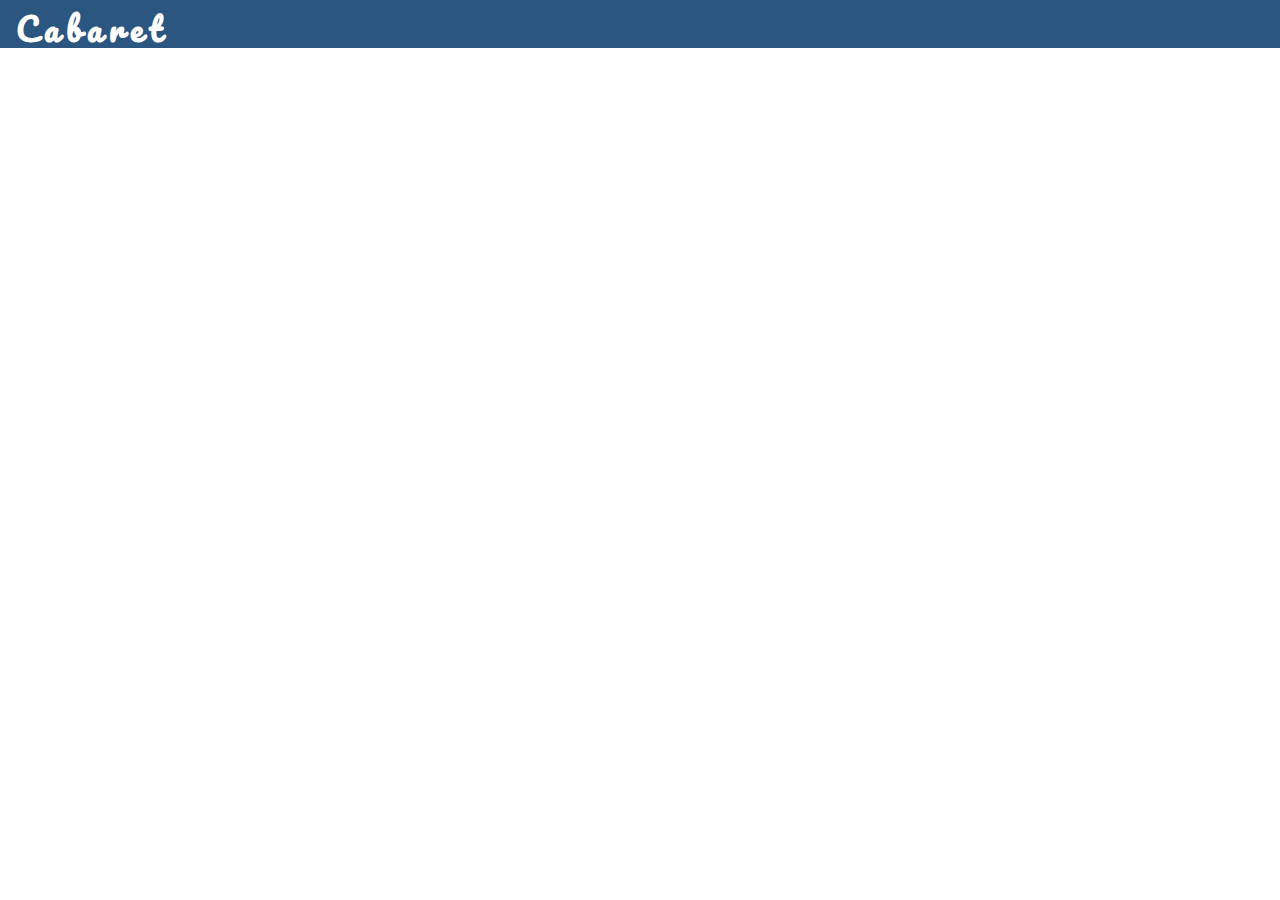
==== index.html @ 234ab4aa "initialcommit" ====
<!DOCTYPE html>
<html lang="en">
<head>
    <meta charset="UTF-8">
    <meta name="viewport" content="width=device-width, initial-scale=1.0">
    <title>Cabaret</title>
    <link href="https://fonts.googleapis.com/css2?family=Pacifico&display=swap" rel="stylesheet">
    <link rel="stylesheet" href="main.css">
</head>
<body>
<nav>
    <h1>Cabaret</h1>
</nav>
<div id="eventbrite-widget-container-104917878198"></div>

<script src="https://www.eventbrite.com/static/widgets/eb_widgets.js"></script>
<script type="text/javascript">
    var exampleCallback = function() {
        console.log('Order complete!');
    };
    
    window.EBWidgets.createWidget({
        // Required
        widgetType: 'checkout',
        eventId: '104917878198',
        iframeContainerId: 'eventbrite-widget-container-104917878198',
        
        // Optional
        iframeContainerHeight: 425,  // Widget height in pixels. Defaults to a minimum of 425px if not provided
        onOrderComplete: exampleCallback  // Method called when an order has successfully completed
    });
</script>
<script src="script.js"></script>




</body>
</html>
---- main.css ----
:root {
    --gold: rgb(238,182,58);
    --blue: rgb(43,86,128);
    --pale-gold: rgb(215,190,139);
    --dark-grey: rgb(102,102,102);
    --transparent-black: rgb(0,0,0, 0.5);
    --brand-font: 'Pacifico', cursive;
}

/* Global Styling */
body {
    margin: 0;
}

h1 {
     font-family: var(--brand-font);
     letter-spacing: 0.2em;
     color: white;
     margin: 0;
     height: 100%;
}

/* Nav Bar */

nav {
    margin: 0;
    padding: 0 1em;
    background-color: var(--blue);
    height: 3em;
    position: sticky;
}
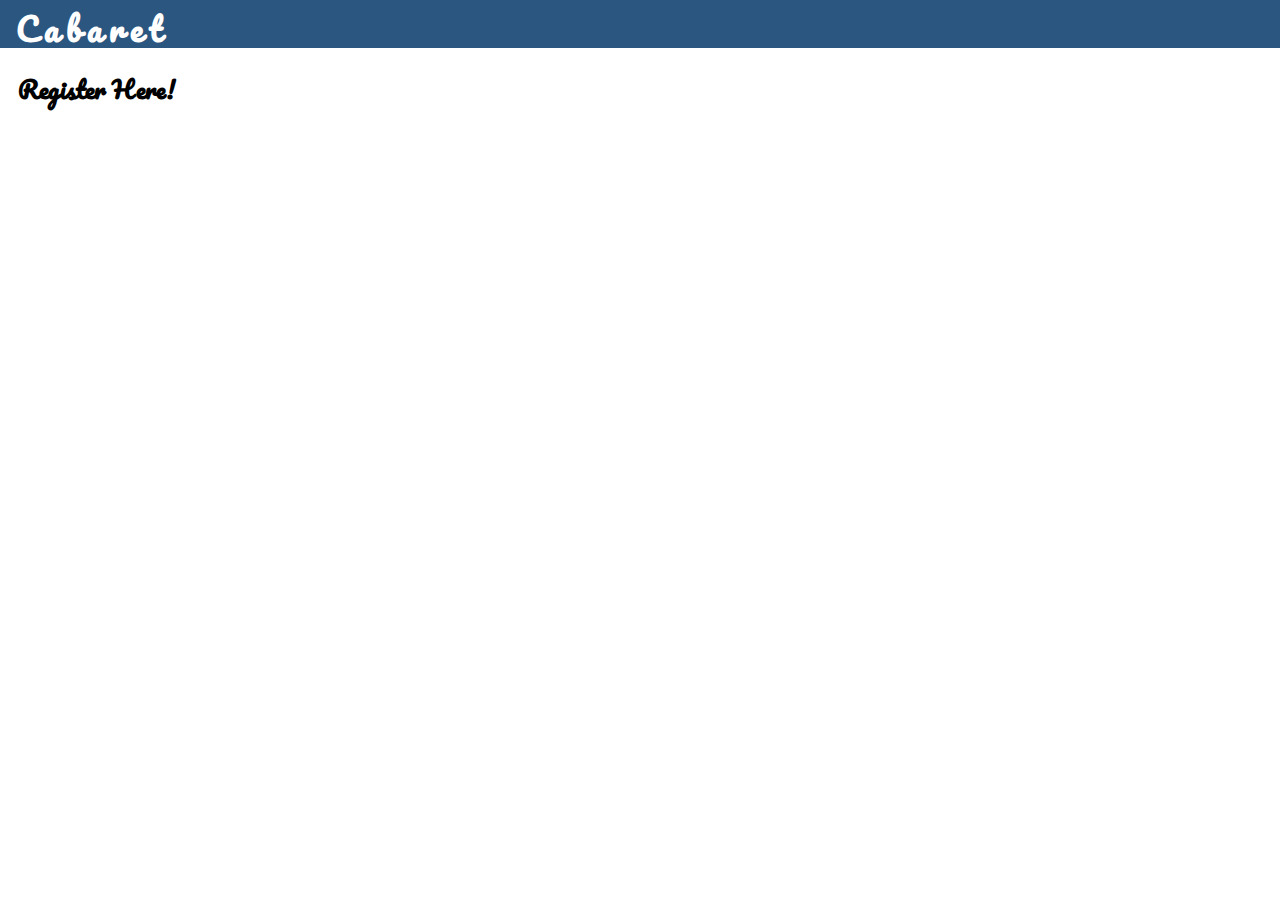
==== commit b3751c69: "stubbed register section" ====
--- a/index.html
+++ b/index.html
@@ -12,7 +12,11 @@
 <nav>
     <h1>Cabaret</h1>
 </nav>
-<div id="eventbrite-widget-container-104917878198"></div>
+<section class="event-info">
+    <h2>Register Here!</h2>
+    <div class="event-brite" id="eventbrite-widget-container-104917878198"></div>
+
+</section>
 
 <script src="https://www.eventbrite.com/static/widgets/eb_widgets.js"></script>
 <script type="text/javascript">
--- a/main.css
+++ b/main.css
@@ -20,6 +20,10 @@
      height: 100%;
 }
 
+h2 {
+    padding-left: 0.75em;
+    font-family: var(--brand-font);
+}
 /* Nav Bar */
 
 nav {
@@ -30,3 +34,8 @@
     position: sticky;
 }
 
+/* Event Brite */
+
+.event-brite {
+    padding: 1em;
+}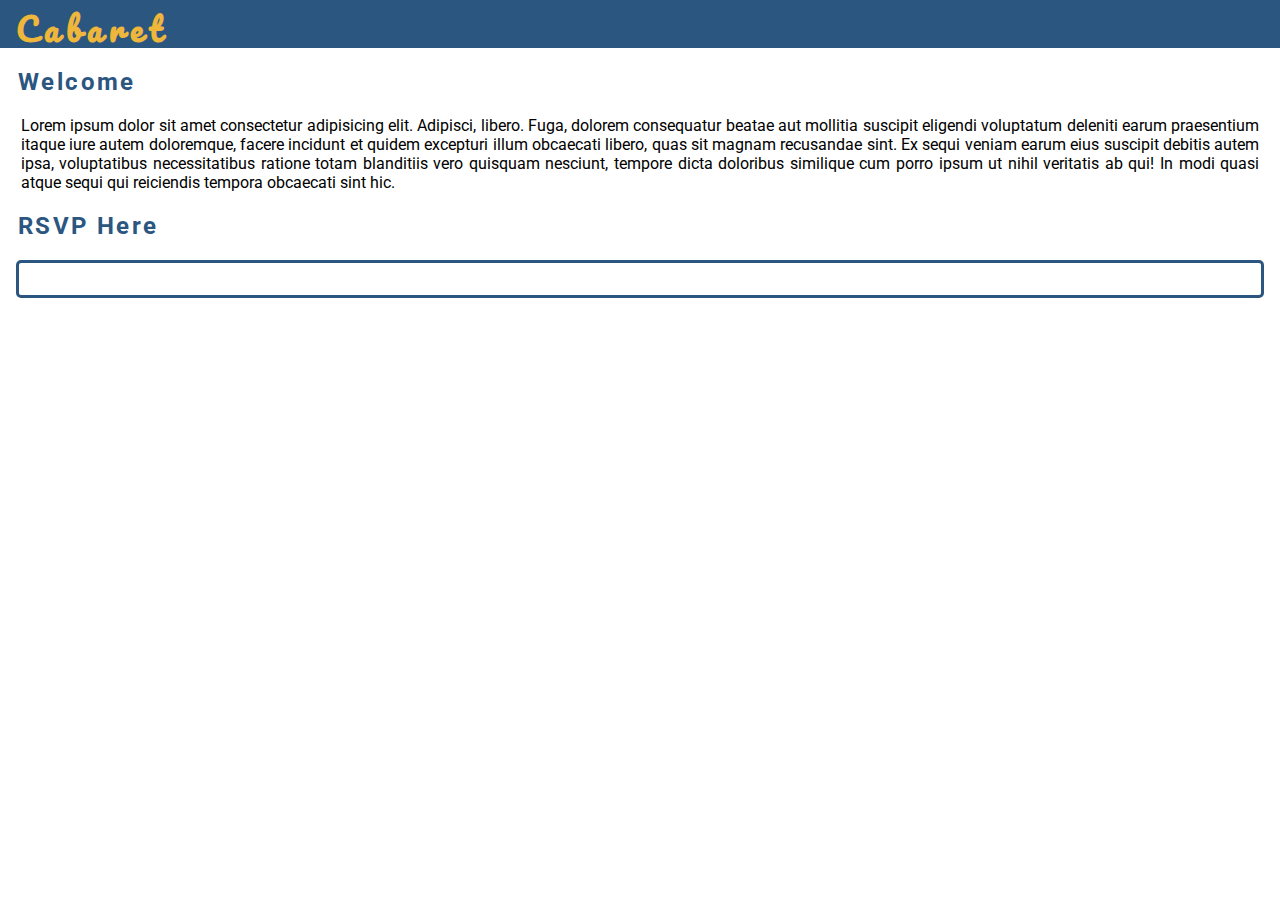
==== commit a23f3a71: "welcome section stubbed out" ====
--- a/index.html
+++ b/index.html
@@ -6,14 +6,21 @@
     <meta name="viewport" content="width=device-width, initial-scale=1.0">
     <title>Cabaret</title>
     <link href="https://fonts.googleapis.com/css2?family=Pacifico&display=swap" rel="stylesheet">
+    <link href="https://fonts.googleapis.com/css2?family=Roboto&display=swap" rel="stylesheet">
     <link rel="stylesheet" href="main.css">
 </head>
 <body>
 <nav>
     <h1>Cabaret</h1>
 </nav>
+<section class="welcome">
+    <h2>Welcome</h2>
+    <div class="container">
+        <p>Lorem ipsum dolor sit amet consectetur adipisicing elit. Adipisci, libero. Fuga, dolorem consequatur beatae aut mollitia suscipit eligendi voluptatum deleniti earum praesentium itaque iure autem doloremque, facere incidunt et quidem excepturi illum obcaecati libero, quas sit magnam recusandae sint. Ex sequi veniam earum eius suscipit debitis autem ipsa, voluptatibus necessitatibus ratione totam blanditiis vero quisquam nesciunt, tempore dicta doloribus similique cum porro ipsum ut nihil veritatis ab qui! In modi quasi atque sequi qui reiciendis tempora obcaecati sint hic.</p>
+    </div>
+</section>
 <section class="event-info">
-    <h2>Register Here!</h2>
+    <h2>RSVP Here</h2>
     <div class="event-brite" id="eventbrite-widget-container-104917878198"></div>
 
 </section>
--- a/main.css
+++ b/main.css
@@ -5,6 +5,7 @@
     --dark-grey: rgb(102,102,102);
     --transparent-black: rgb(0,0,0, 0.5);
     --brand-font: 'Pacifico', cursive;
+    --site-font: 'Roboto', sans-serif;
 }
 
 /* Global Styling */
@@ -15,14 +16,25 @@
 h1 {
      font-family: var(--brand-font);
      letter-spacing: 0.2em;
-     color: white;
+     color: var(--gold);
      margin: 0;
      height: 100%;
 }
 
 h2 {
     padding-left: 0.75em;
-    font-family: var(--brand-font);
+    font-family: var(--site-font);
+    color: var(--blue);
+    letter-spacing: 0.1em;
+}
+
+p {
+    font-family: var(--site-font);
+    text-align: justify;
+}
+
+.container {
+    padding: 0 1.3em;
 }
 /* Nav Bar */
 
@@ -38,4 +50,8 @@
 
 .event-brite {
     padding: 1em;
+    border: 3px solid var(--blue);
+    margin: 0 1em;
+    border-radius: 5px;
+
 }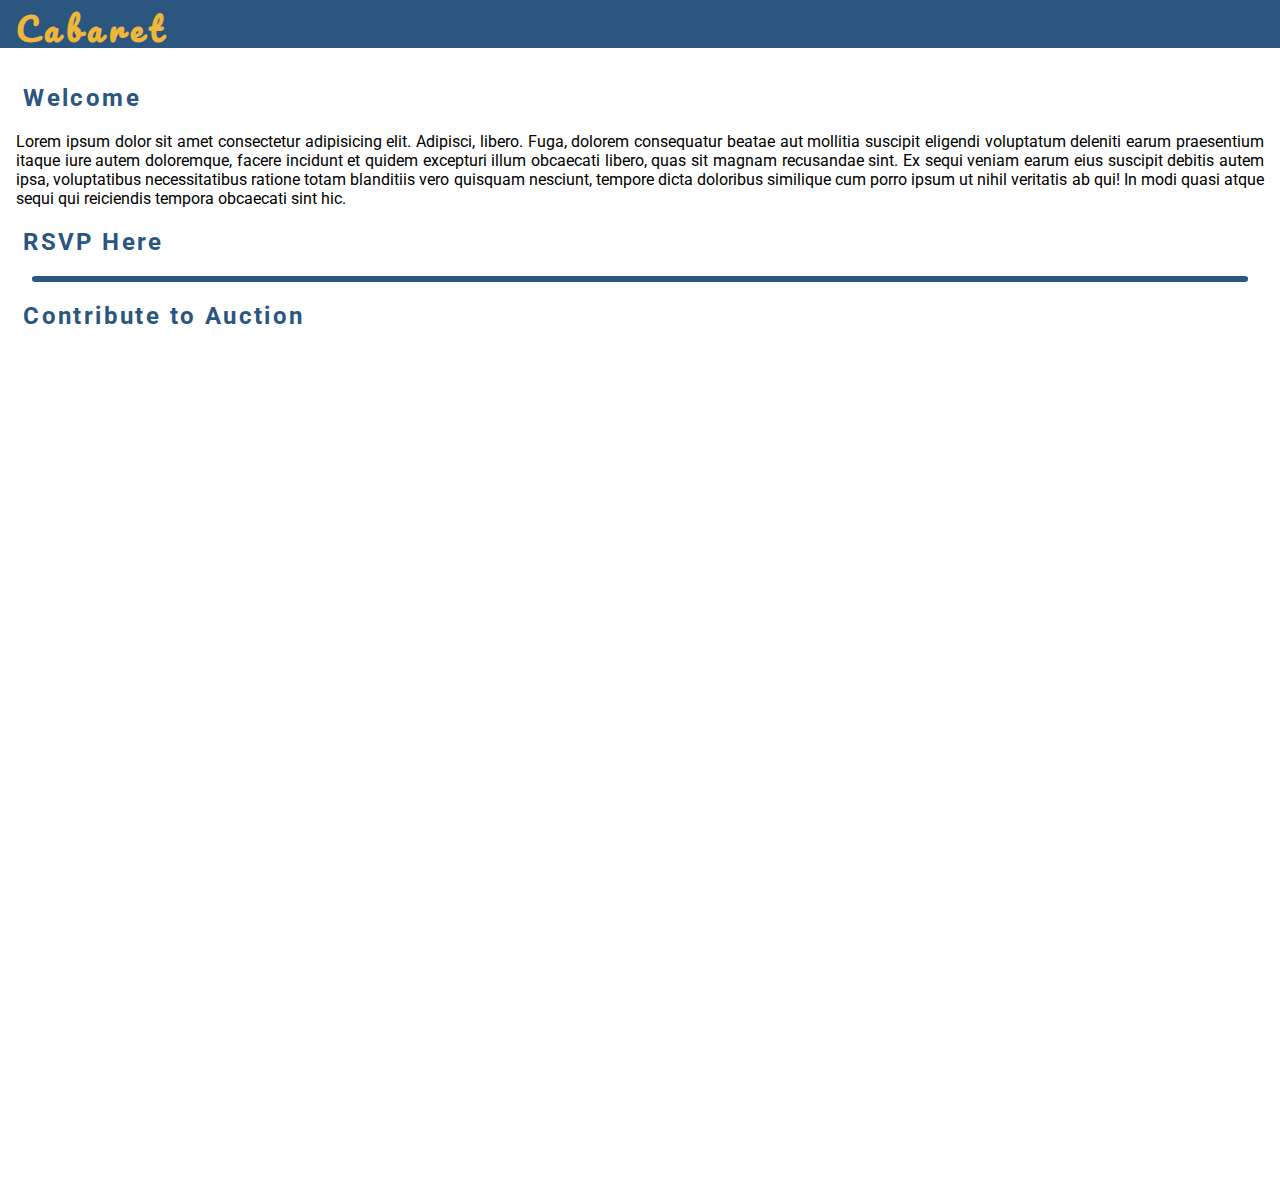
==== commit 7412184b: "google form added" ====
--- a/index.html
+++ b/index.html
@@ -13,17 +13,23 @@
 <nav>
     <h1>Cabaret</h1>
 </nav>
-<section class="welcome">
-    <h2>Welcome</h2>
-    <div class="container">
-        <p>Lorem ipsum dolor sit amet consectetur adipisicing elit. Adipisci, libero. Fuga, dolorem consequatur beatae aut mollitia suscipit eligendi voluptatum deleniti earum praesentium itaque iure autem doloremque, facere incidunt et quidem excepturi illum obcaecati libero, quas sit magnam recusandae sint. Ex sequi veniam earum eius suscipit debitis autem ipsa, voluptatibus necessitatibus ratione totam blanditiis vero quisquam nesciunt, tempore dicta doloribus similique cum porro ipsum ut nihil veritatis ab qui! In modi quasi atque sequi qui reiciendis tempora obcaecati sint hic.</p>
-    </div>
-</section>
-<section class="event-info">
-    <h2>RSVP Here</h2>
-    <div class="event-brite" id="eventbrite-widget-container-104917878198"></div>
+<div class="body-content">
 
-</section>
+    <section class="welcome">
+        <h2>Welcome</h2>
+        <div class="container">
+            <p>Lorem ipsum dolor sit amet consectetur adipisicing elit. Adipisci, libero. Fuga, dolorem consequatur beatae aut mollitia suscipit eligendi voluptatum deleniti earum praesentium itaque iure autem doloremque, facere incidunt et quidem excepturi illum obcaecati libero, quas sit magnam recusandae sint. Ex sequi veniam earum eius suscipit debitis autem ipsa, voluptatibus necessitatibus ratione totam blanditiis vero quisquam nesciunt, tempore dicta doloribus similique cum porro ipsum ut nihil veritatis ab qui! In modi quasi atque sequi qui reiciendis tempora obcaecati sint hic.</p>
+        </div>
+    </section>
+    <section class="event-info">
+        <h2>RSVP Here</h2>
+        <div class="event-brite" id="eventbrite-widget-container-104917878198"></div>
+    </section>
+    <section class="google-form">
+        <h2>Contribute to Auction</h2>
+        <iframe src="https://docs.google.com/forms/d/e/1FAIpQLScdIz4ROxSJxzLH-ZVemSiLlGbbmmiI_Qr5P5WbkJj9fZs39g/viewform?embedded=true" width="640" height="809" frameborder="0" marginheight="0" marginwidth="0">Loading…</iframe>
+    </section>
+</div>
 
 <script src="https://www.eventbrite.com/static/widgets/eb_widgets.js"></script>
 <script type="text/javascript">
--- a/main.css
+++ b/main.css
@@ -12,7 +12,9 @@
 body {
     margin: 0;
 }
-
+.body-content {
+    padding: 1em;
+}
 h1 {
      font-family: var(--brand-font);
      letter-spacing: 0.2em;
@@ -22,7 +24,7 @@
 }
 
 h2 {
-    padding-left: 0.75em;
+    padding-left: 0.3em;
     font-family: var(--site-font);
     color: var(--blue);
     letter-spacing: 0.1em;
@@ -31,10 +33,6 @@
 p {
     font-family: var(--site-font);
     text-align: justify;
-}
-
-.container {
-    padding: 0 1.3em;
 }
 /* Nav Bar */
 
@@ -49,9 +47,7 @@
 /* Event Brite */
 
 .event-brite {
-    padding: 1em;
     border: 3px solid var(--blue);
     margin: 0 1em;
     border-radius: 5px;
-
 }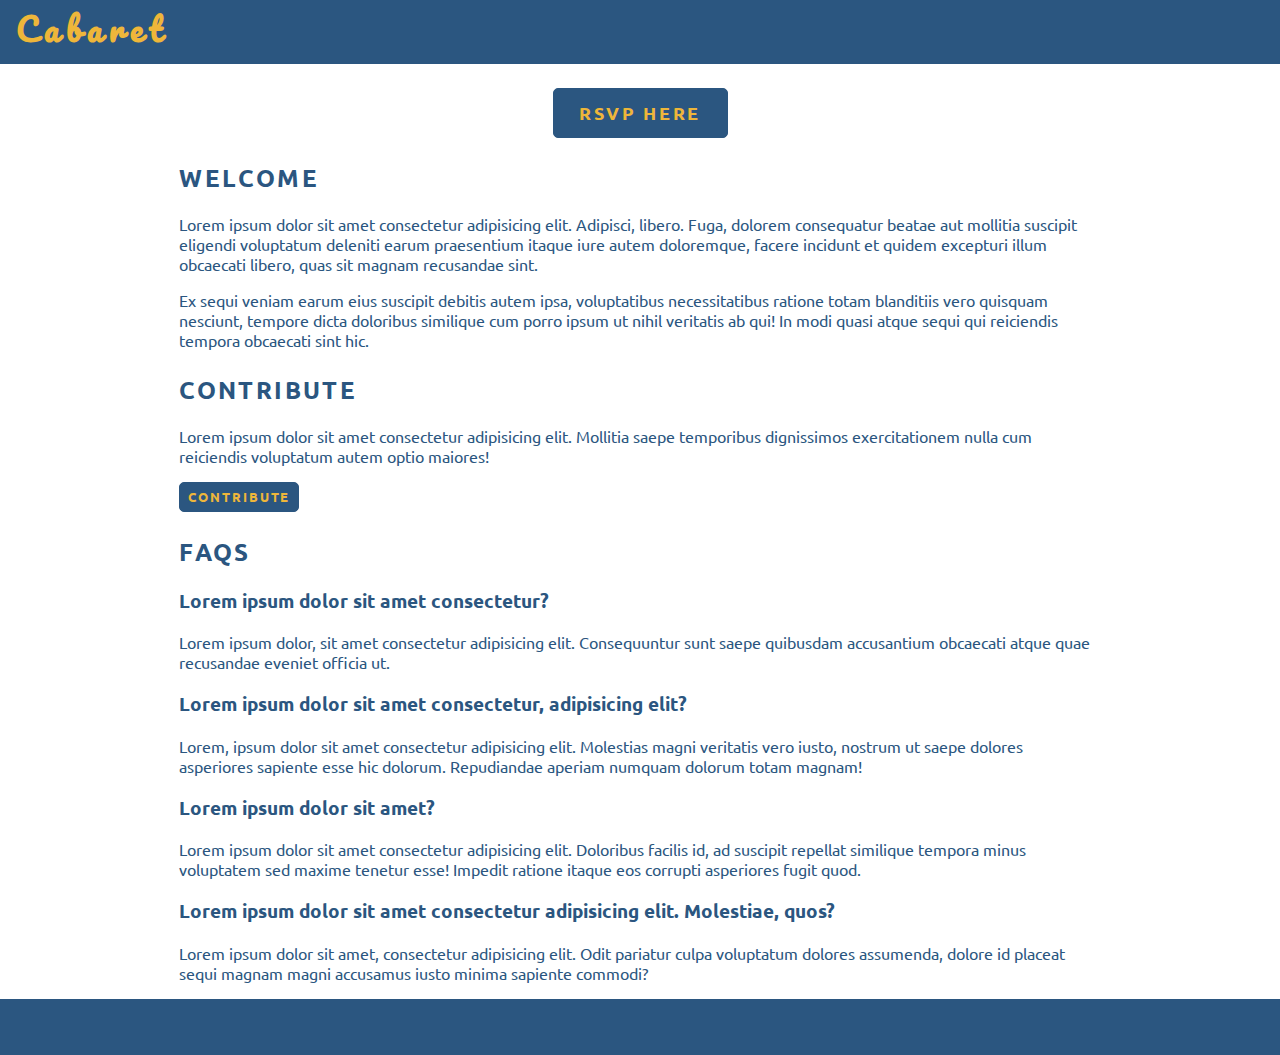
==== commit f69a347c: "responsive menu" ====
--- a/index.html
+++ b/index.html
@@ -6,52 +6,77 @@
     <meta name="viewport" content="width=device-width, initial-scale=1.0">
     <title>Cabaret</title>
     <link href="https://fonts.googleapis.com/css2?family=Pacifico&display=swap" rel="stylesheet">
-    <link href="https://fonts.googleapis.com/css2?family=Roboto&display=swap" rel="stylesheet">
+    <link href="https://fonts.googleapis.com/css2?family=Ubuntu&display=swap" rel="stylesheet">
+    <link rel="stylesheet" href="https://cdnjs.cloudflare.com/ajax/libs/font-awesome/4.7.0/css/font-awesome.min.css">
     <link rel="stylesheet" href="main.css">
 </head>
 <body>
 <nav>
-    <h1>Cabaret</h1>
+    <div class="header">
+        <h1>Cabaret</h1>
+        <a class="menu-icon" href=""><i class="fa fa-bars"></i></a>
+    </div>
+    <div class="navbar-nav"> 
+        <a href="">Home</a>
+        <a href="">About</a>
+        <a href="">Contact</a>
+    </div>
 </nav>
 <div class="body-content">
+    
+    <section>
+        <button class="rsvp-btn "id="eventbrite-widget-modal-trigger-104917878198" type="button">RSVP Here</button>
+    </section>
 
     <section class="welcome">
         <h2>Welcome</h2>
         <div class="container">
-            <p>Lorem ipsum dolor sit amet consectetur adipisicing elit. Adipisci, libero. Fuga, dolorem consequatur beatae aut mollitia suscipit eligendi voluptatum deleniti earum praesentium itaque iure autem doloremque, facere incidunt et quidem excepturi illum obcaecati libero, quas sit magnam recusandae sint. Ex sequi veniam earum eius suscipit debitis autem ipsa, voluptatibus necessitatibus ratione totam blanditiis vero quisquam nesciunt, tempore dicta doloribus similique cum porro ipsum ut nihil veritatis ab qui! In modi quasi atque sequi qui reiciendis tempora obcaecati sint hic.</p>
+            <p>Lorem ipsum dolor sit amet consectetur adipisicing elit. Adipisci, libero. Fuga, dolorem consequatur beatae aut mollitia suscipit eligendi voluptatum deleniti earum praesentium itaque iure autem doloremque, facere incidunt et quidem excepturi illum obcaecati libero, quas sit magnam recusandae sint.</p>
+            <p>Ex sequi veniam earum eius suscipit debitis autem ipsa, voluptatibus necessitatibus ratione totam blanditiis vero quisquam nesciunt, tempore dicta doloribus similique cum porro ipsum ut nihil veritatis ab qui! In modi quasi atque sequi qui reiciendis tempora obcaecati sint hic.</p>
         </div>
     </section>
-    <section class="event-info">
-        <h2>RSVP Here</h2>
-        <div class="event-brite" id="eventbrite-widget-container-104917878198"></div>
+    <section class="google-form">
+        <h2>Contribute</h2>
+        <p>Lorem ipsum dolor sit amet consectetur adipisicing elit. Mollitia saepe temporibus dignissimos exercitationem nulla cum reiciendis voluptatum autem optio maiores!</p>
+        <button id="contribute-btn" class="body-btn">Contribute</button>
+        <iframe src="https://docs.google.com/forms/d/e/1FAIpQLScdIz4ROxSJxzLH-ZVemSiLlGbbmmiI_Qr5P5WbkJj9fZs39g/viewform?embedded=true" height="940" frameborder="0" marginheight="0" marginwidth="0" scrolling="no">Loading…</iframe>
     </section>
-    <section class="google-form">
-        <h2>Contribute to Auction</h2>
-        <iframe src="https://docs.google.com/forms/d/e/1FAIpQLScdIz4ROxSJxzLH-ZVemSiLlGbbmmiI_Qr5P5WbkJj9fZs39g/viewform?embedded=true" width="640" height="809" frameborder="0" marginheight="0" marginwidth="0">Loading…</iframe>
+    <section>
+        <h2>Faqs</h2>
+        <h3>Lorem ipsum dolor sit amet consectetur?</h3>
+        <p>Lorem ipsum dolor, sit amet consectetur adipisicing elit. Consequuntur sunt saepe quibusdam accusantium obcaecati atque quae recusandae eveniet officia ut.</p>
+        <h3>Lorem ipsum dolor sit amet consectetur, adipisicing elit?</h3>
+        <p>Lorem, ipsum dolor sit amet consectetur adipisicing elit. Molestias magni veritatis vero iusto, nostrum ut saepe dolores asperiores sapiente esse hic dolorum. Repudiandae aperiam numquam dolorum totam magnam!</p>
+        <h3>Lorem ipsum dolor sit amet?</h3>
+        <p>Lorem ipsum dolor sit amet consectetur adipisicing elit. Doloribus facilis id, ad suscipit repellat similique tempora minus voluptatem sed maxime tenetur esse! Impedit ratione itaque eos corrupti asperiores fugit quod.</p>
+        <h3>Lorem ipsum dolor sit amet consectetur adipisicing elit. Molestiae, quos?</h3>
+        <p>Lorem ipsum dolor sit amet, consectetur adipisicing elit. Odit pariatur culpa voluptatum dolores assumenda, dolore id placeat sequi magnam magni accusamus iusto minima sapiente commodi?</p>
     </section>
 </div>
+<footer>
+        
+</footer>
 
-<script src="https://www.eventbrite.com/static/widgets/eb_widgets.js"></script>
-<script type="text/javascript">
-    var exampleCallback = function() {
-        console.log('Order complete!');
-    };
+<!-- Noscript content for added SEO -->
+<noscript><a href="https://www.eventbrite.com/e/cabaret-tickets-104917878198" rel="noopener noreferrer" target="_blank"></noscript>
+    <!-- You can customize this button any way you like -->
+    <noscript></a>Buy Tickets on Eventbrite</noscript>
     
-    window.EBWidgets.createWidget({
-        // Required
-        widgetType: 'checkout',
-        eventId: '104917878198',
-        iframeContainerId: 'eventbrite-widget-container-104917878198',
-        
-        // Optional
-        iframeContainerHeight: 425,  // Widget height in pixels. Defaults to a minimum of 425px if not provided
-        onOrderComplete: exampleCallback  // Method called when an order has successfully completed
-    });
-</script>
+    <script src="https://www.eventbrite.com/static/widgets/eb_widgets.js"></script>
+    
+    <script type="text/javascript">
+        var exampleCallback = function() {
+            console.log('Order complete!');
+        };
+    
+        window.EBWidgets.createWidget({
+            widgetType: 'checkout',
+            eventId: '104917878198',
+            modal: true,
+            modalTriggerElementId: 'eventbrite-widget-modal-trigger-104917878198',
+            onOrderComplete: exampleCallback
+        });
+    </script>
 <script src="script.js"></script>
-
-
-
-
 </body>
 </html>--- a/main.css
+++ b/main.css
@@ -5,34 +5,71 @@
     --dark-grey: rgb(102,102,102);
     --transparent-black: rgb(0,0,0, 0.5);
     --brand-font: 'Pacifico', cursive;
-    --site-font: 'Roboto', sans-serif;
+    --site-font:  'Ubuntu', sans-serif;
 }
 
 /* Global Styling */
+html {
+    scroll-behavior: smooth;
+    height: 100%;
+}
 body {
     margin: 0;
+    height: 100%;
+    /* background-color: var(--pale-gold); */
 }
 .body-content {
     padding: 1em;
 }
+a {
+    text-decoration: none;
+}
 h1 {
+     font-size: 2em;
      font-family: var(--brand-font);
      letter-spacing: 0.2em;
      color: var(--gold);
      margin: 0;
-     height: 100%;
 }
-
 h2 {
-    padding-left: 0.3em;
     font-family: var(--site-font);
     color: var(--blue);
     letter-spacing: 0.1em;
+    text-transform: uppercase;
 }
-
+h3 {
+    font-family: var(--site-font);
+    color: var(--blue);
+}
+ul {
+    list-style-type: none;
+    padding: 0;
+}
 p {
     font-family: var(--site-font);
-    text-align: justify;
+    text-align: left;
+    color: var(--blue);
+}
+iframe {
+    display: block;
+    width: 100%;
+}
+section {
+    margin-top: 1.5em;
+    padding: 0 1.2em; 
+    background-color: white;
+}
+button {
+    display: block;
+    font-family: var(--site-font);
+    text-transform: uppercase;
+    letter-spacing: 0.15em;
+    color: var(--gold);
+    background-color: var(--blue);
+    border: 1px solid var(--blue);
+    border-radius: 5px;
+    cursor: pointer;
+    font-weight: 800;
 }
 /* Nav Bar */
 
@@ -40,14 +77,90 @@
     margin: 0;
     padding: 0 1em;
     background-color: var(--blue);
-    height: 3em;
+    height: 4em;
     position: sticky;
+    top: 0;
+    transition: height 1s;
+    transition-delay: 0.75s;
+}
+nav.nav-expanded {
+    height: 6.2em;
+}
+.header {
+    display: flex;
+    justify-content: space-between;
+}
+.navbar-nav {
+    display: flex;
+    justify-content: space-around;
+    background-color: var(--blue);
+    transform: translateX(100vw);
+    transition: all 0.8s;
+    transition-delay: 0;
 }
 
-/* Event Brite */
+.navbar-nav a {
+    color: var(--gold);
+    font-family: var(--site-font);
+    text-transform: uppercase;
+    font-weight: 800;
+    letter-spacing: 0.15em;
+    cursor: pointer;
+}
 
-.event-brite {
+.menu-icon i {
+    margin-top: 0.5em;
+    font-size: 27px;
+    color: var(--gold);
+}
+
+.menu-open {
+    transform: translateX(0);
+    position: relative;
+}
+
+.rsvp-btn {
+    font-size: 18px; 
+    margin: auto;
+    width: 175px;
+    height: 50px;
+}
+.body-btn {
+    height: 30px;
+    width: 120px;
+    font-size: 13px;
+    margin-bottom: 1.3em;
+}
+
+.google-form iframe {
+    display: none;
+}
+
+.google-form iframe.form-open {
     border: 3px solid var(--blue);
-    margin: 0 1em;
     border-radius: 5px;
-}+    display: block;
+    width: 100%;
+}
+
+footer {
+    margin: 1em 0 0 0;
+    padding: 0 1em;
+    background-color: var(--blue);
+    height: 3.5em;
+}
+
+@media screen and (min-width: 800px) {
+    .menu-icon {
+        display: none;
+    }
+    .body-content {
+      padding: 0 10em;
+    }
+    .google-form iframe.form-open {
+        border: 3px solid var(--blue);
+        border-radius: 5px;
+        display: block;
+        width: 50%;
+    }
+  }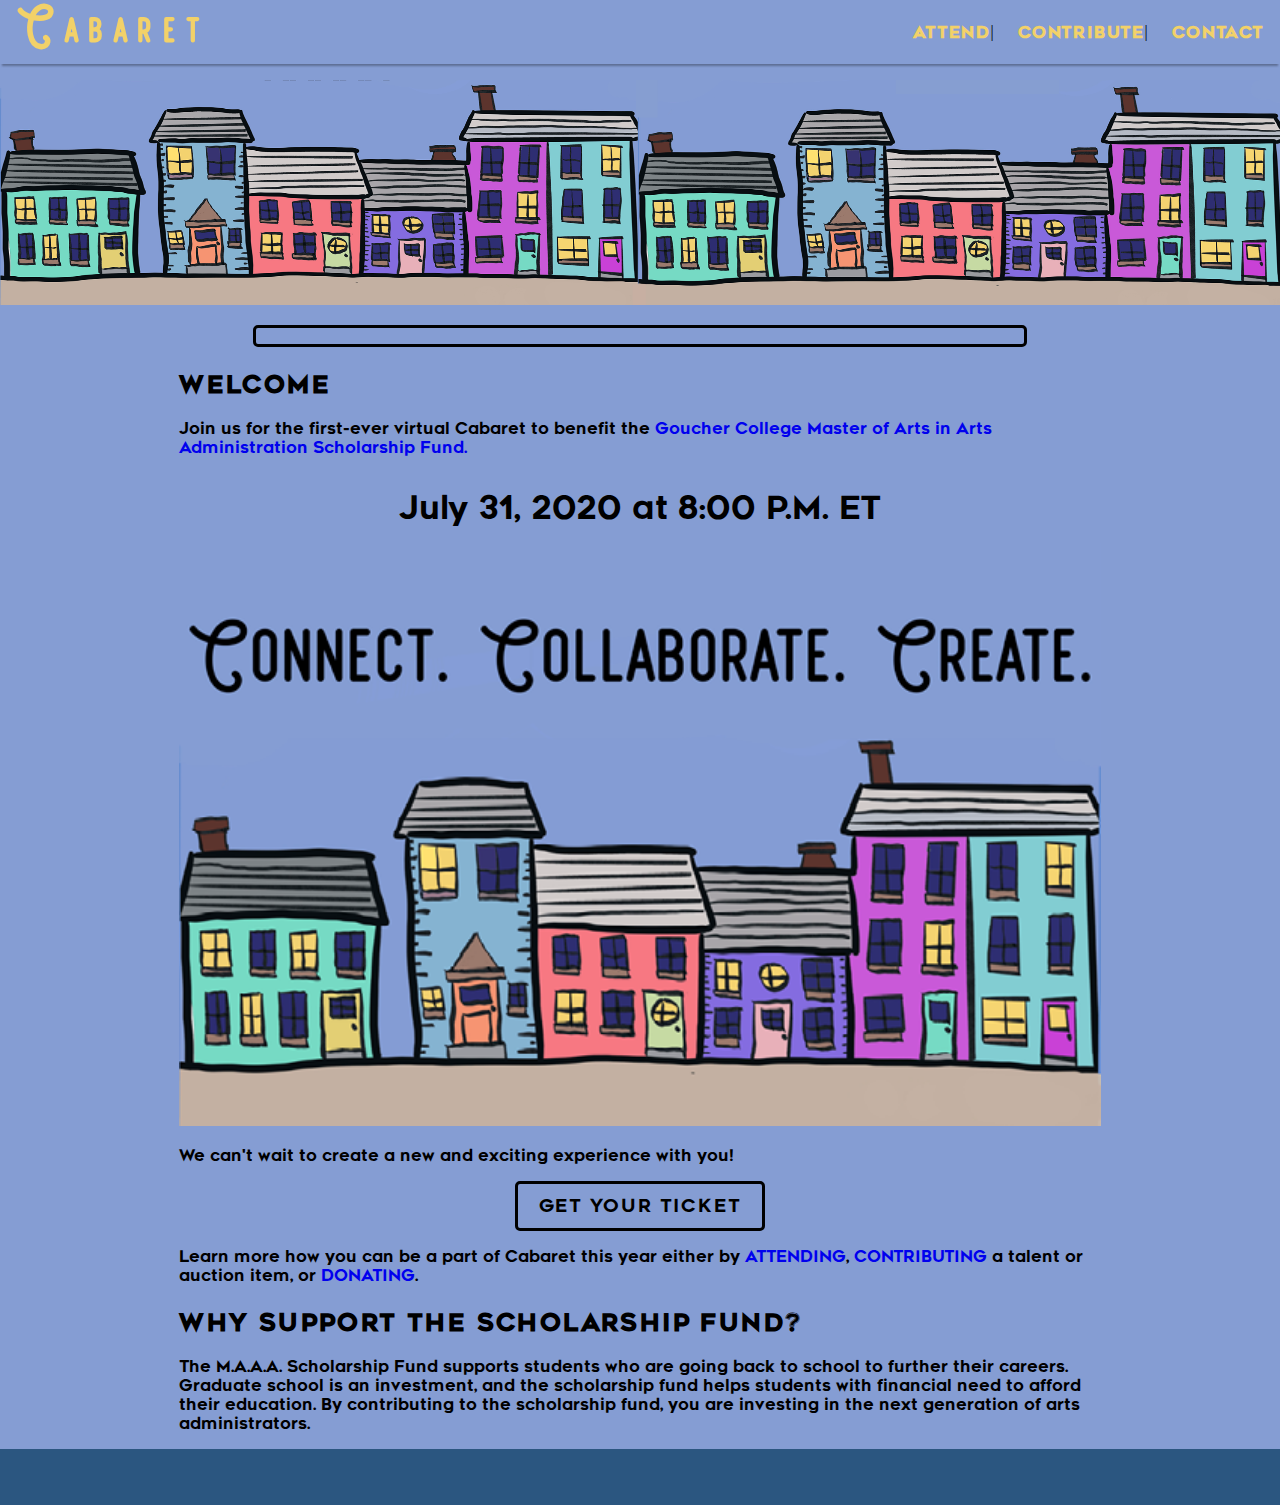
==== commit 74b77f86: "new home page with new content" ====
--- a/index.html
+++ b/index.html
@@ -1,6 +1,6 @@
-
 <!DOCTYPE html>
 <html lang="en">
+
 <head>
     <meta charset="UTF-8">
     <meta name="viewport" content="width=device-width, initial-scale=1.0">
@@ -10,65 +10,67 @@
     <link rel="stylesheet" href="https://cdnjs.cloudflare.com/ajax/libs/font-awesome/4.7.0/css/font-awesome.min.css">
     <link rel="stylesheet" href="main.css">
 </head>
+
 <body>
-<nav>
-    <div class="header">
-        <h1>Cabaret</h1>
-        <a class="menu-icon" href=""><i class="fa fa-bars"></i></a>
+    <nav>
+        <div class="header">
+            <a href="index.html">
+                <h1><span class="letter">C</span>abaret</h1>
+            </a>
+            <a class="menu-icon" href=""><i class="fa fa-bars"></i></a>
+        </div>
+        <div class="navbar-nav">
+            <a href="attend.html">Attend</a>
+            <span>|</span>
+            <a href="">Contribute</a>
+            <span>|</span>
+            <a href="">Contact</a>
+        </div>
+    </nav>
+    <img class="banner" src="assets/cabaret-banner.png" alt="">
+    <div class="body-content">
+        <div class="countdown-container button">
+            <p class="countdown"></p>
+        </div>
+        <section>
+            <h2>Welcome</h2>
+            <p>Join us for the first-ever virtual Cabaret to benefit the <a href="https://www.goucher.edu/learn/graduate-programs/ma-in-arts-administration/" target="blank">Goucher College Master of Arts in Arts
+                Administration Scholarship Fund.</a></p>
+            <p class="event-date">July 31, 2020 at 8:00 P.M. ET</p>
+            <img class="hero" src="assets/Cabaret Photo.png" alt="">
+            <p>We can't wait to create a new and exciting experience with you!</p>
+            <button class="rsvp-btn " id="eventbrite-widget-modal-trigger-104917878198" type="button">Get Your
+                Ticket</button>
+            <p>Learn more how you can be a part of Cabaret this year either by <a href="attend.html">ATTENDING</a>, <a
+                    href="#">CONTRIBUTING</a> a talent or auction item, or <a href="#">DONATING</a>.</p>
+        </section>
+        <section class="welcome">
+            <h2>Why Support the Scholarship Fund?</h2>
+            <div class="container">
+                <p>The M.A.A.A. Scholarship Fund supports students who are going back to school to further their
+                    careers. Graduate school is an investment, and the scholarship fund helps students with financial
+                    need to afford their education. By contributing to the scholarship fund, you are investing in the
+                    next generation of arts administrators. </p>
+            </div>
+        </section>
     </div>
-    <div class="navbar-nav"> 
-        <a href="">Home</a>
-        <a href="">About</a>
-        <a href="">Contact</a>
-    </div>
-</nav>
-<div class="body-content">
-    
-    <section>
-        <button class="rsvp-btn "id="eventbrite-widget-modal-trigger-104917878198" type="button">RSVP Here</button>
-    </section>
+    <footer>
 
-    <section class="welcome">
-        <h2>Welcome</h2>
-        <div class="container">
-            <p>Lorem ipsum dolor sit amet consectetur adipisicing elit. Adipisci, libero. Fuga, dolorem consequatur beatae aut mollitia suscipit eligendi voluptatum deleniti earum praesentium itaque iure autem doloremque, facere incidunt et quidem excepturi illum obcaecati libero, quas sit magnam recusandae sint.</p>
-            <p>Ex sequi veniam earum eius suscipit debitis autem ipsa, voluptatibus necessitatibus ratione totam blanditiis vero quisquam nesciunt, tempore dicta doloribus similique cum porro ipsum ut nihil veritatis ab qui! In modi quasi atque sequi qui reiciendis tempora obcaecati sint hic.</p>
-        </div>
-    </section>
-    <section class="google-form">
-        <h2>Contribute</h2>
-        <p>Lorem ipsum dolor sit amet consectetur adipisicing elit. Mollitia saepe temporibus dignissimos exercitationem nulla cum reiciendis voluptatum autem optio maiores!</p>
-        <button id="contribute-btn" class="body-btn">Contribute</button>
-        <iframe src="https://docs.google.com/forms/d/e/1FAIpQLScdIz4ROxSJxzLH-ZVemSiLlGbbmmiI_Qr5P5WbkJj9fZs39g/viewform?embedded=true" height="940" frameborder="0" marginheight="0" marginwidth="0" scrolling="no">Loading…</iframe>
-    </section>
-    <section>
-        <h2>Faqs</h2>
-        <h3>Lorem ipsum dolor sit amet consectetur?</h3>
-        <p>Lorem ipsum dolor, sit amet consectetur adipisicing elit. Consequuntur sunt saepe quibusdam accusantium obcaecati atque quae recusandae eveniet officia ut.</p>
-        <h3>Lorem ipsum dolor sit amet consectetur, adipisicing elit?</h3>
-        <p>Lorem, ipsum dolor sit amet consectetur adipisicing elit. Molestias magni veritatis vero iusto, nostrum ut saepe dolores asperiores sapiente esse hic dolorum. Repudiandae aperiam numquam dolorum totam magnam!</p>
-        <h3>Lorem ipsum dolor sit amet?</h3>
-        <p>Lorem ipsum dolor sit amet consectetur adipisicing elit. Doloribus facilis id, ad suscipit repellat similique tempora minus voluptatem sed maxime tenetur esse! Impedit ratione itaque eos corrupti asperiores fugit quod.</p>
-        <h3>Lorem ipsum dolor sit amet consectetur adipisicing elit. Molestiae, quos?</h3>
-        <p>Lorem ipsum dolor sit amet, consectetur adipisicing elit. Odit pariatur culpa voluptatum dolores assumenda, dolore id placeat sequi magnam magni accusamus iusto minima sapiente commodi?</p>
-    </section>
-</div>
-<footer>
-        
-</footer>
+    </footer>
 
-<!-- Noscript content for added SEO -->
-<noscript><a href="https://www.eventbrite.com/e/cabaret-tickets-104917878198" rel="noopener noreferrer" target="_blank"></noscript>
+    <!-- Noscript content for added SEO -->
+    <noscript><a href="https://www.eventbrite.com/e/cabaret-tickets-104917878198" rel="noopener noreferrer"
+            target="_blank"></noscript>
     <!-- You can customize this button any way you like -->
     <noscript></a>Buy Tickets on Eventbrite</noscript>
-    
+
     <script src="https://www.eventbrite.com/static/widgets/eb_widgets.js"></script>
-    
+
     <script type="text/javascript">
-        var exampleCallback = function() {
+        var exampleCallback = function () {
             console.log('Order complete!');
         };
-    
+
         window.EBWidgets.createWidget({
             widgetType: 'checkout',
             eventId: '104917878198',
@@ -77,6 +79,21 @@
             onOrderComplete: exampleCallback
         });
     </script>
-<script src="script.js"></script>
+    <script src="script.js"></script>
 </body>
-</html>+
+</html>
+
+<!-- Building off of this, I think the page titles could be 
+
+Home
+
+Attend
+
+Contribute
+
+Contact
+
+
+
+Small things: the contribute button looks like it's a bit cut off when I pull it up on the phone. But otherwise, the mobile version looks great too! -->--- a/main.css
+++ b/main.css
@@ -1,22 +1,32 @@
 :root {
+    --background: #859DD3;
+    --accent: #f2d169;
     --gold: rgb(238,182,58);
     --blue: rgb(43,86,128);
     --pale-gold: rgb(215,190,139);
     --dark-grey: rgb(102,102,102);
-    --transparent-black: rgb(0,0,0, 0.5);
-    --brand-font: 'Pacifico', cursive;
-    --site-font:  'Ubuntu', sans-serif;
+    --site: rgb(0,0,0);
+    --brand-font: 'Retrocycles', 'Oswald', sans-serif;
+    --site-font:  'Renogare', 'Montserrat', sans-serif;
+}
+
+@font-face {
+    font-family: Renogare;
+    src: url(assets/fonts/renogare/Renogare-Regular.otf);
+}
+
+@font-face {
+    font-family: Retrocycles;
+    src: url(assets/fonts/retrocycles/Retrocycles.otf);
 }
 
 /* Global Styling */
 html {
     scroll-behavior: smooth;
-    height: 100%;
 }
 body {
     margin: 0;
-    height: 100%;
-    /* background-color: var(--pale-gold); */
+    background-color: var(--background);
 }
 .body-content {
     padding: 1em;
@@ -25,15 +35,15 @@
     text-decoration: none;
 }
 h1 {
-     font-size: 2em;
-     font-family: var(--brand-font);
-     letter-spacing: 0.2em;
-     color: var(--gold);
-     margin: 0;
+    font-size: 2.2em;
+    font-family: var(--brand-font);
+    letter-spacing: 0.3em;
+    color: var(--accent);
+    margin: 0;
 }
 h2 {
     font-family: var(--site-font);
-    color: var(--blue);
+    color: var(--site);
     letter-spacing: 0.1em;
     text-transform: uppercase;
 }
@@ -48,7 +58,7 @@
 p {
     font-family: var(--site-font);
     text-align: left;
-    color: var(--blue);
+    color: var(--site);
 }
 iframe {
     display: block;
@@ -57,31 +67,31 @@
 section {
     margin-top: 1.5em;
     padding: 0 1.2em; 
-    background-color: white;
+    background-color: var(--background);
 }
 button {
     display: block;
     font-family: var(--site-font);
     text-transform: uppercase;
-    letter-spacing: 0.15em;
-    color: var(--gold);
-    background-color: var(--blue);
-    border: 1px solid var(--blue);
+    letter-spacing: 0.1em;
+    color: var(--site);
+    background-color: var(--background);
+    border: 3px solid var(--site);
     border-radius: 5px;
     cursor: pointer;
-    font-weight: 800;
 }
 /* Nav Bar */
 
 nav {
     margin: 0;
     padding: 0 1em;
-    background-color: var(--blue);
+    background-color: var(--background);
     height: 4em;
     position: sticky;
     top: 0;
     transition: height 1s;
     transition-delay: 0.75s;
+    box-shadow: 0 4px 2px -2px rgba(0,0,0,.3);
 }
 nav.nav-expanded {
     height: 6.2em;
@@ -92,37 +102,70 @@
 }
 .navbar-nav {
     display: flex;
-    justify-content: space-around;
-    background-color: var(--blue);
-    transform: translateX(100vw);
+    justify-content: space-between;
+    margin-top: 0.5em;
+    background-color: var(--background);
+    transform: translateX(-100vw);
     transition: all 0.8s;
     transition-delay: 0;
 }
-
+.letter {
+    font-size: 1.3em;
+}
 .navbar-nav a {
-    color: var(--gold);
+    color: var(--accent);
     font-family: var(--site-font);
     text-transform: uppercase;
     font-weight: 800;
-    letter-spacing: 0.15em;
+    letter-spacing: 0.1em;
     cursor: pointer;
+}
+
+.navbar-nav a:hover {
+    color: var(--pale-gold);
 }
 
 .menu-icon i {
     margin-top: 0.5em;
     font-size: 27px;
-    color: var(--gold);
+    color: var(--accent);
 }
 
 .menu-open {
     transform: translateX(0);
     position: relative;
 }
+.banner-pic {
+   width: 100%;
+}
+/* Body */
+.banner {
+    width: 100%;
+    height: 8vh;
+    margin-top: 1em;
+    margin-bottom: 1em;
+}
+.countdown-container {
+    font-family: var(--site-font);
+    text-transform: uppercase;
+    letter-spacing: 0.15em;
+    background-color: var(--background);
+    border: 3px solid var(--site);
+    border-radius: 5px;
+    width: 80%;
+    margin: auto;
+}
+
+.countdown-container p {
+    text-align: center;
+    color: var(--black);
+    font-weight: 500;
+}
 
 .rsvp-btn {
     font-size: 18px; 
     margin: auto;
-    width: 175px;
+    width: 250px;
     height: 50px;
 }
 .body-btn {
@@ -131,7 +174,11 @@
     font-size: 13px;
     margin-bottom: 1.3em;
 }
-
+.event-date {
+    text-align: center;
+    font-size: 2em;
+    margin-bottom: 0.5em;
+}
 .google-form iframe {
     display: none;
 }
@@ -149,10 +196,27 @@
     background-color: var(--blue);
     height: 3.5em;
 }
-
+.hero {
+    width: 100%;
+}
 @media screen and (min-width: 800px) {
+    nav {
+        display: flex;
+        justify-content: space-between;
+        align-items: center;
+    }
     .menu-icon {
         display: none;
+    }
+    .navbar-nav {
+        transform: translateX(0);
+        margin-top: 0;
+    }
+    .navbar-nav a {
+        margin-left: 1.5em;
+    }
+    .banner {
+        height: 25vh;
     }
     .body-content {
       padding: 0 10em;
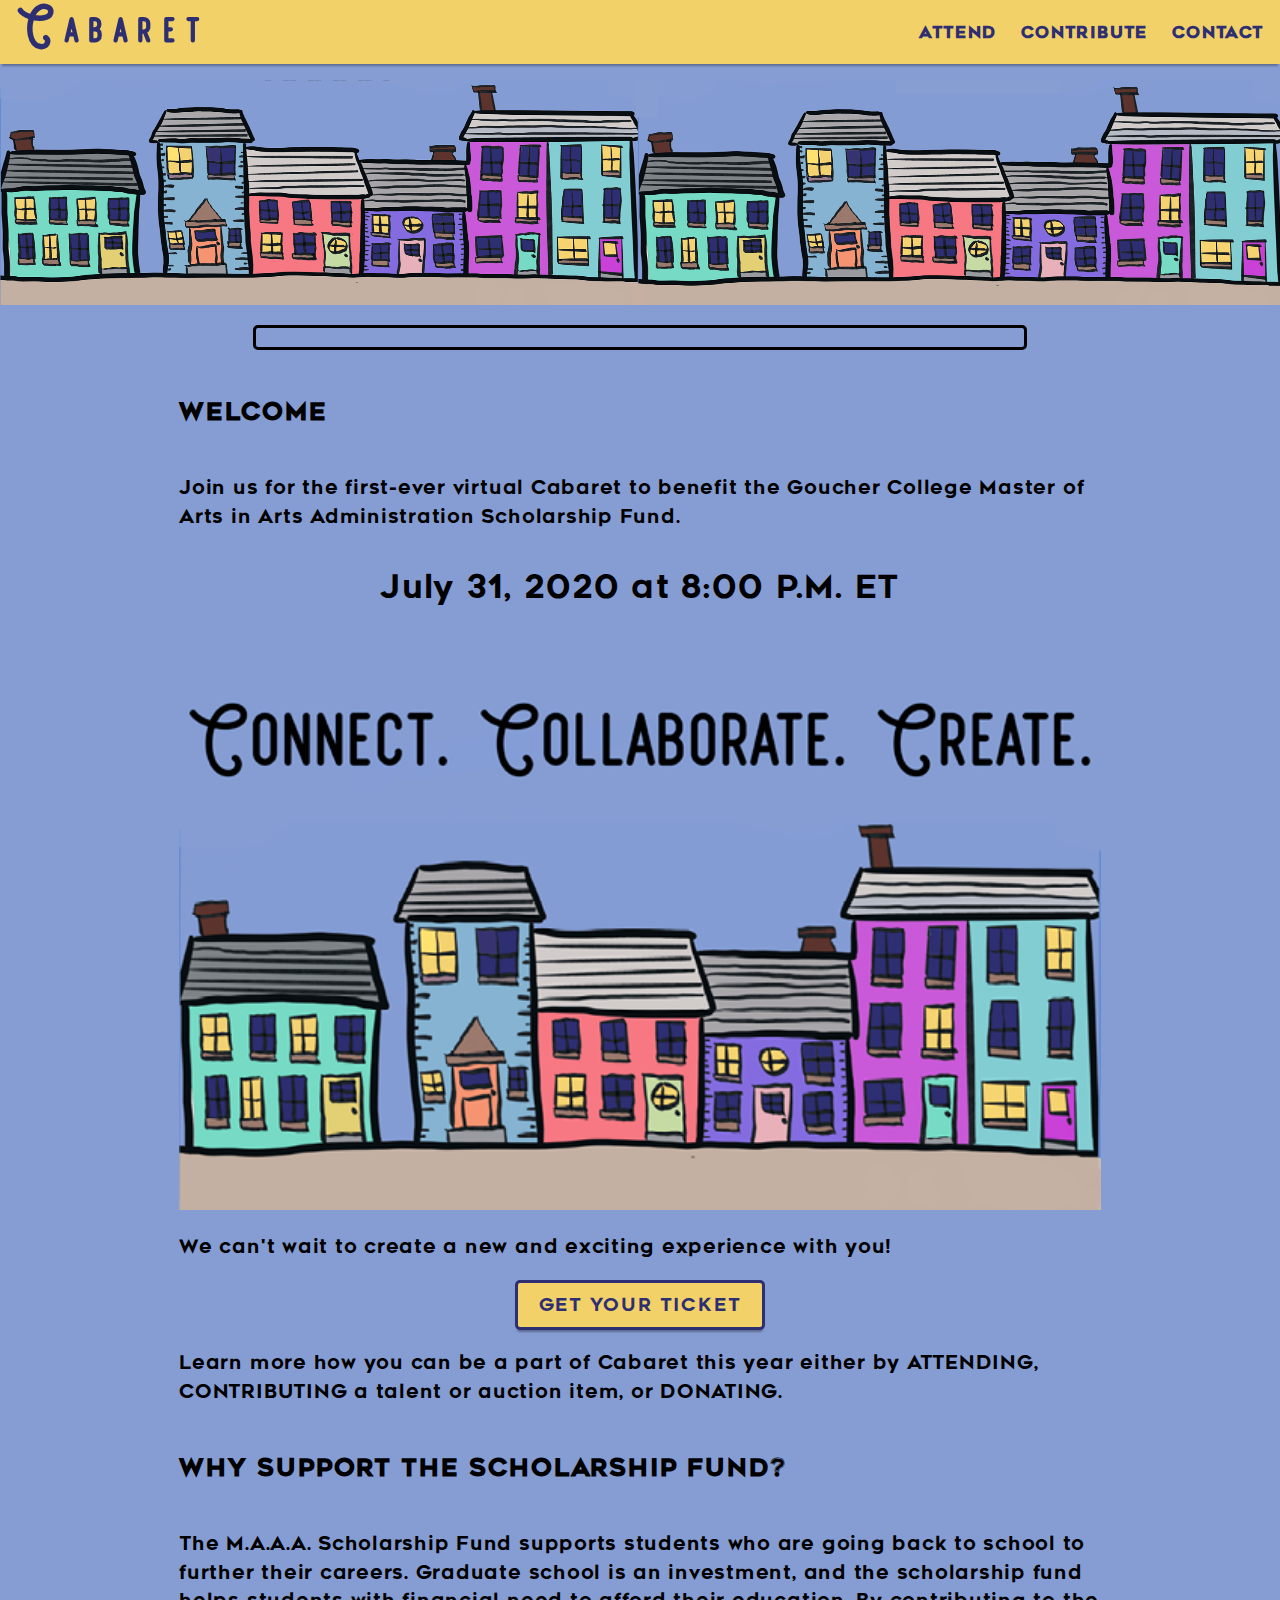
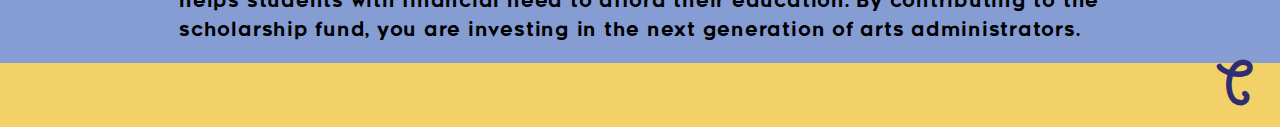
==== commit 75fb1564: "detailing home page" ====
--- a/index.html
+++ b/index.html
@@ -21,9 +21,9 @@
         </div>
         <div class="navbar-nav">
             <a href="attend.html">Attend</a>
-            <span>|</span>
+            <!-- <span>|</span> -->
             <a href="">Contribute</a>
-            <span>|</span>
+            <!-- <span>|</span> -->
             <a href="">Contact</a>
         </div>
     </nav>
@@ -33,7 +33,7 @@
             <p class="countdown"></p>
         </div>
         <section>
-            <h2>Welcome</h2>
+            <h2 class="content-header">Welcome</h2>
             <p>Join us for the first-ever virtual Cabaret to benefit the <a href="https://www.goucher.edu/learn/graduate-programs/ma-in-arts-administration/" target="blank">Goucher College Master of Arts in Arts
                 Administration Scholarship Fund.</a></p>
             <p class="event-date">July 31, 2020 at 8:00 P.M. ET</p>
@@ -55,7 +55,7 @@
         </section>
     </div>
     <footer>
-
+        <h1><span class="letter">C</span></h1>
     </footer>
 
     <!-- Noscript content for added SEO -->
--- a/main.css
+++ b/main.css
@@ -1,7 +1,7 @@
 :root {
     --background: #859DD3;
     --accent: #f2d169;
-    --gold: rgb(238,182,58);
+    --deep-purple: #2E2E72;
     --blue: rgb(43,86,128);
     --pale-gold: rgb(215,190,139);
     --dark-grey: rgb(102,102,102);
@@ -33,19 +33,24 @@
 }
 a {
     text-decoration: none;
+    color: black;
 }
 h1 {
     font-size: 2.2em;
     font-family: var(--brand-font);
     letter-spacing: 0.3em;
-    color: var(--accent);
+    color: var(--deep-purple);
     margin: 0;
 }
+h1.content-header {
+    color: var(--site);
+}
 h2 {
     font-family: var(--site-font);
     color: var(--site);
-    letter-spacing: 0.1em;
-    text-transform: uppercase;
+    letter-spacing: 0.08em;
+    text-transform: uppercase;
+    margin: 2em 0;
 }
 h3 {
     font-family: var(--site-font);
@@ -59,6 +64,10 @@
     font-family: var(--site-font);
     text-align: left;
     color: var(--site);
+    line-height: 1.5em;
+    font-size: 19px;
+    letter-spacing: 0.04em;
+    /* text-align: justify; */
 }
 iframe {
     display: block;
@@ -74,10 +83,11 @@
     font-family: var(--site-font);
     text-transform: uppercase;
     letter-spacing: 0.1em;
-    color: var(--site);
-    background-color: var(--background);
-    border: 3px solid var(--site);
+    color: var(--deep-purple);
+    background-color: var(--accent);
+    border: 3px solid var(--deep-purple);
     border-radius: 5px;
+    box-shadow: 0 4px 2px -2px rgba(0,0,0,.3);
     cursor: pointer;
 }
 /* Nav Bar */
@@ -85,7 +95,7 @@
 nav {
     margin: 0;
     padding: 0 1em;
-    background-color: var(--background);
+    background-color: var(--accent);
     height: 4em;
     position: sticky;
     top: 0;
@@ -104,7 +114,7 @@
     display: flex;
     justify-content: space-between;
     margin-top: 0.5em;
-    background-color: var(--background);
+    background-color: var(--accent);
     transform: translateX(-100vw);
     transition: all 0.8s;
     transition-delay: 0;
@@ -113,7 +123,7 @@
     font-size: 1.3em;
 }
 .navbar-nav a {
-    color: var(--accent);
+    color: var(--deep-purple);
     font-family: var(--site-font);
     text-transform: uppercase;
     font-weight: 800;
@@ -122,13 +132,13 @@
 }
 
 .navbar-nav a:hover {
-    color: var(--pale-gold);
+    color: var(--background);
 }
 
 .menu-icon i {
     margin-top: 0.5em;
     font-size: 27px;
-    color: var(--accent);
+    color: var(--deep-purple);
 }
 
 .menu-open {
@@ -160,6 +170,7 @@
     text-align: center;
     color: var(--black);
     font-weight: 500;
+    text-shadow: 0.5px 0.5px 0.5px black;
 }
 
 .rsvp-btn {
@@ -193,8 +204,11 @@
 footer {
     margin: 1em 0 0 0;
     padding: 0 1em;
-    background-color: var(--blue);
-    height: 3.5em;
+    background-color: var(--accent);
+    height: 4em;
+}
+footer h1 {
+    float: right;
 }
 .hero {
     width: 100%;
